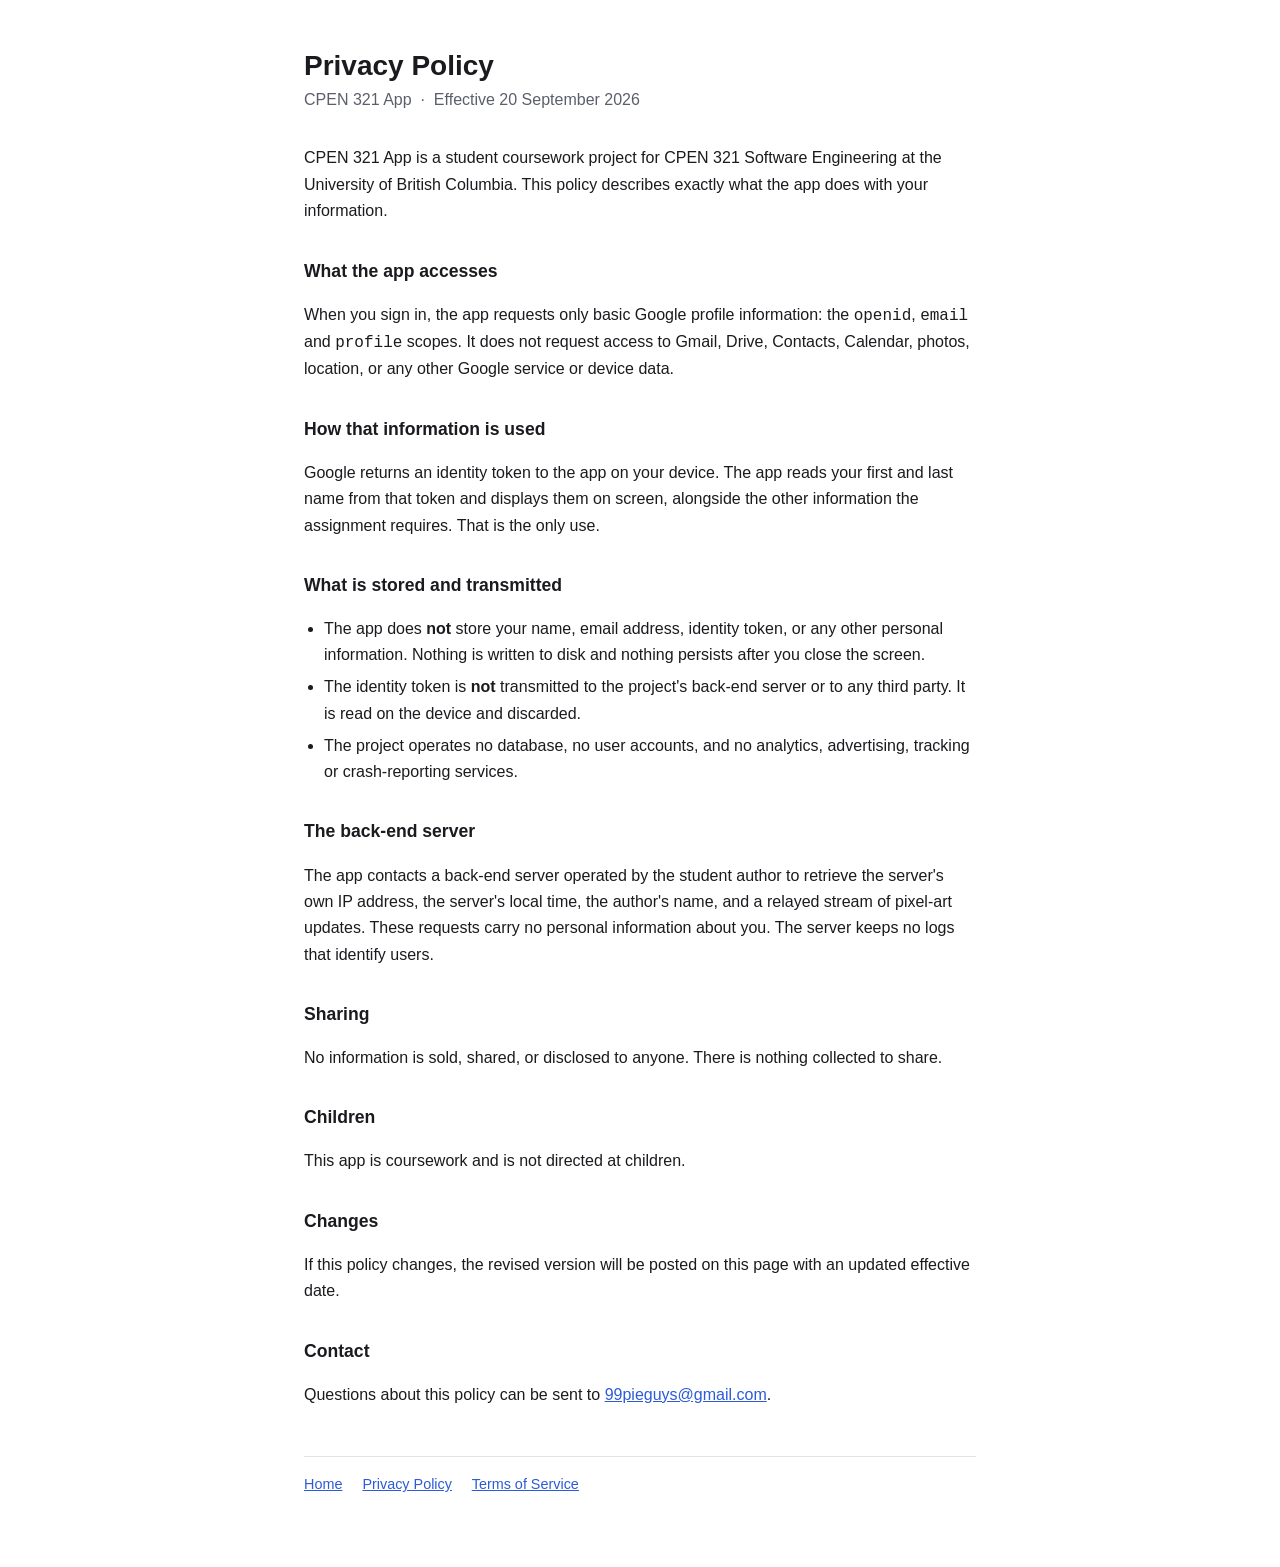
==== privacy.html @ afee07bf "Add home, privacy policy, and terms pages" ====
<!DOCTYPE html>
<html lang="en">
<head>
<meta charset="utf-8">
<meta name="viewport" content="width=device-width, initial-scale=1">
<title>Privacy Policy &mdash; CPEN 321 App</title>
<link rel="stylesheet" href="style.css">
</head>
<body>
<main>
  <h1>Privacy Policy</h1>
  <p class="sub">CPEN 321 App &nbsp;&middot;&nbsp; Effective 20 September 2026</p>

  <p>CPEN 321 App is a student coursework project for CPEN 321 Software Engineering at
  the University of British Columbia. This policy describes exactly what the app does
  with your information.</p>

  <h2>What the app accesses</h2>
  <p>When you sign in, the app requests only basic Google profile information: the
  <code>openid</code>, <code>email</code> and <code>profile</code> scopes. It does not
  request access to Gmail, Drive, Contacts, Calendar, photos, location, or any other
  Google service or device data.</p>

  <h2>How that information is used</h2>
  <p>Google returns an identity token to the app on your device. The app reads your
  first and last name from that token and displays them on screen, alongside the other
  information the assignment requires. That is the only use.</p>

  <h2>What is stored and transmitted</h2>
  <ul>
    <li>The app does <strong>not</strong> store your name, email address, identity token,
        or any other personal information. Nothing is written to disk and nothing
        persists after you close the screen.</li>
    <li>The identity token is <strong>not</strong> transmitted to the project's back-end
        server or to any third party. It is read on the device and discarded.</li>
    <li>The project operates no database, no user accounts, and no analytics,
        advertising, tracking or crash-reporting services.</li>
  </ul>

  <h2>The back-end server</h2>
  <p>The app contacts a back-end server operated by the student author to retrieve the
  server's own IP address, the server's local time, the author's name, and a relayed
  stream of pixel-art updates. These requests carry no personal information about you.
  The server keeps no logs that identify users.</p>

  <h2>Sharing</h2>
  <p>No information is sold, shared, or disclosed to anyone. There is nothing collected
  to share.</p>

  <h2>Children</h2>
  <p>This app is coursework and is not directed at children.</p>

  <h2>Changes</h2>
  <p>If this policy changes, the revised version will be posted on this page with an
  updated effective date.</p>

  <h2>Contact</h2>
  <p>Questions about this policy can be sent to
  <a href="mailto:99pieguys@gmail.com">99pieguys@gmail.com</a>.</p>

  <nav>
    <a href="index.html">Home</a>
    <a href="privacy.html">Privacy Policy</a>
    <a href="terms.html">Terms of Service</a>
  </nav>
</main>
</body>
</html>
---- style.css ----
:root {
  --bg: #ffffff;
  --fg: #1b1b1f;
  --muted: #5c5f6b;
  --rule: #e2e3e8;
  --accent: #2d5bd7;
}

@media (prefers-color-scheme: dark) {
  :root {
    --bg: #15161a;
    --fg: #e8e9ed;
    --muted: #a0a3ae;
    --rule: #2c2e36;
    --accent: #8aa9f5;
  }
}

* { box-sizing: border-box; }

body {
  margin: 0;
  padding: 48px 16px 72px;
  background: var(--bg);
  color: var(--fg);
  font: 16px/1.65 -apple-system, BlinkMacSystemFont, "Segoe UI", Roboto, Helvetica, Arial, sans-serif;
}

main { max-width: 42rem; margin: 0 auto; }

h1 { font-size: 1.75rem; line-height: 1.25; margin: 0 0 .25rem; }
h2 { font-size: 1.1rem; margin: 2rem 0 .5rem; }

.sub { color: var(--muted); margin: 0 0 2rem; }

a { color: var(--accent); }

ul { padding-left: 1.25rem; }
li { margin: .35rem 0; }

nav {
  margin-top: 3rem;
  padding-top: 1rem;
  border-top: 1px solid var(--rule);
  font-size: .9rem;
}

nav a { margin-right: 1rem; }

footer {
  margin-top: 2rem;
  color: var(--muted);
  font-size: .85rem;
}
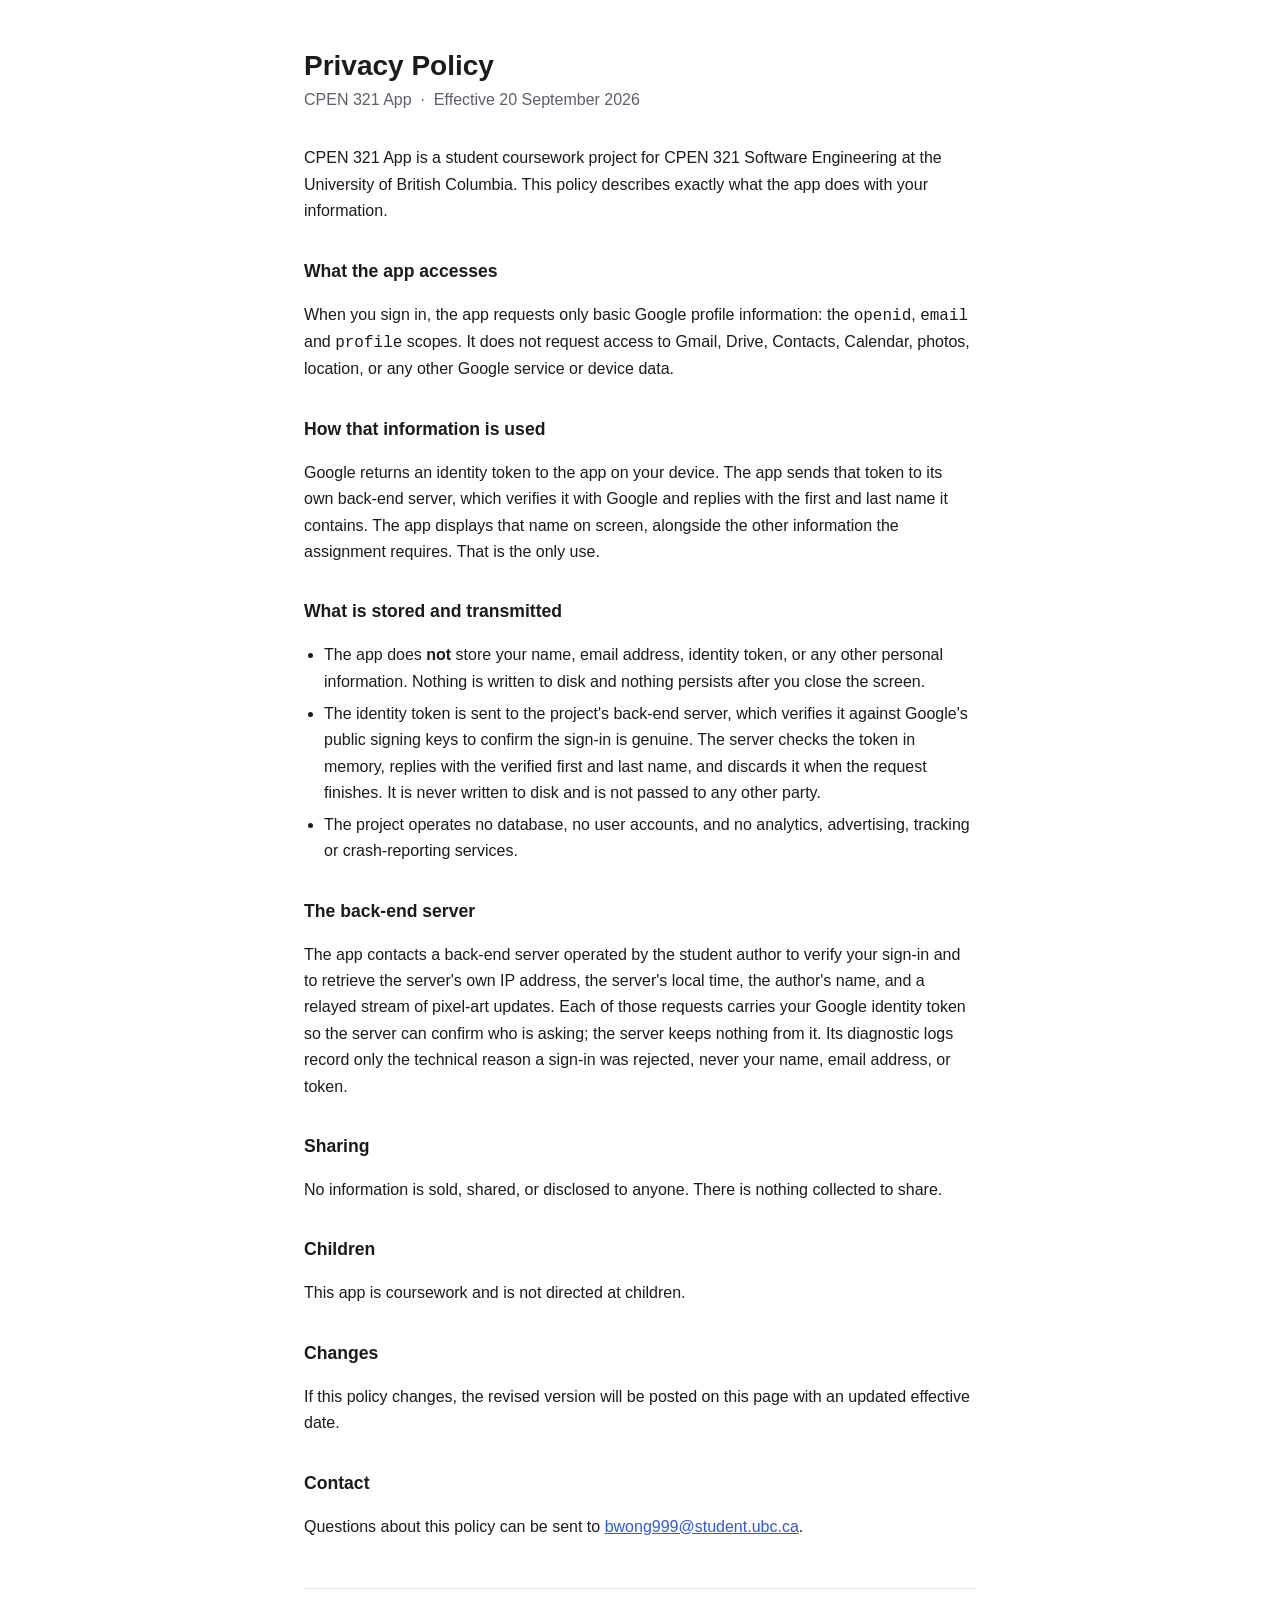
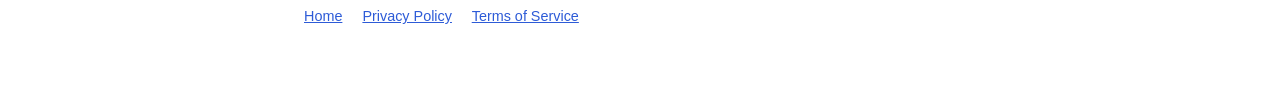
==== commit aba0237c: "docs: describe server-side token verification and update the contact address The privacy policy stat" ====
--- a/privacy.html
+++ b/privacy.html
@@ -22,26 +22,32 @@
   Google service or device data.</p>
 
   <h2>How that information is used</h2>
-  <p>Google returns an identity token to the app on your device. The app reads your
-  first and last name from that token and displays them on screen, alongside the other
-  information the assignment requires. That is the only use.</p>
+  <p>Google returns an identity token to the app on your device. The app sends that
+  token to its own back-end server, which verifies it with Google and replies with the
+  first and last name it contains. The app displays that name on screen, alongside the
+  other information the assignment requires. That is the only use.</p>
 
   <h2>What is stored and transmitted</h2>
   <ul>
     <li>The app does <strong>not</strong> store your name, email address, identity token,
         or any other personal information. Nothing is written to disk and nothing
         persists after you close the screen.</li>
-    <li>The identity token is <strong>not</strong> transmitted to the project's back-end
-        server or to any third party. It is read on the device and discarded.</li>
+    <li>The identity token is sent to the project's back-end server, which verifies it
+        against Google's public signing keys to confirm the sign-in is genuine. The
+        server checks the token in memory, replies with the verified first and last
+        name, and discards it when the request finishes. It is never written to disk
+        and is not passed to any other party.</li>
     <li>The project operates no database, no user accounts, and no analytics,
         advertising, tracking or crash-reporting services.</li>
   </ul>
 
   <h2>The back-end server</h2>
-  <p>The app contacts a back-end server operated by the student author to retrieve the
-  server's own IP address, the server's local time, the author's name, and a relayed
-  stream of pixel-art updates. These requests carry no personal information about you.
-  The server keeps no logs that identify users.</p>
+  <p>The app contacts a back-end server operated by the student author to verify your
+  sign-in and to retrieve the server's own IP address, the server's local time, the
+  author's name, and a relayed stream of pixel-art updates. Each of those requests
+  carries your Google identity token so the server can confirm who is asking; the
+  server keeps nothing from it. Its diagnostic logs record only the technical reason a
+  sign-in was rejected, never your name, email address, or token.</p>
 
   <h2>Sharing</h2>
   <p>No information is sold, shared, or disclosed to anyone. There is nothing collected
@@ -56,7 +62,7 @@
 
   <h2>Contact</h2>
   <p>Questions about this policy can be sent to
-  <a href="mailto:99pieguys@gmail.com">99pieguys@gmail.com</a>.</p>
+  <a href="mailto:bwong999@student.ubc.ca">bwong999@student.ubc.ca</a>.</p>
 
   <nav>
     <a href="index.html">Home</a>
